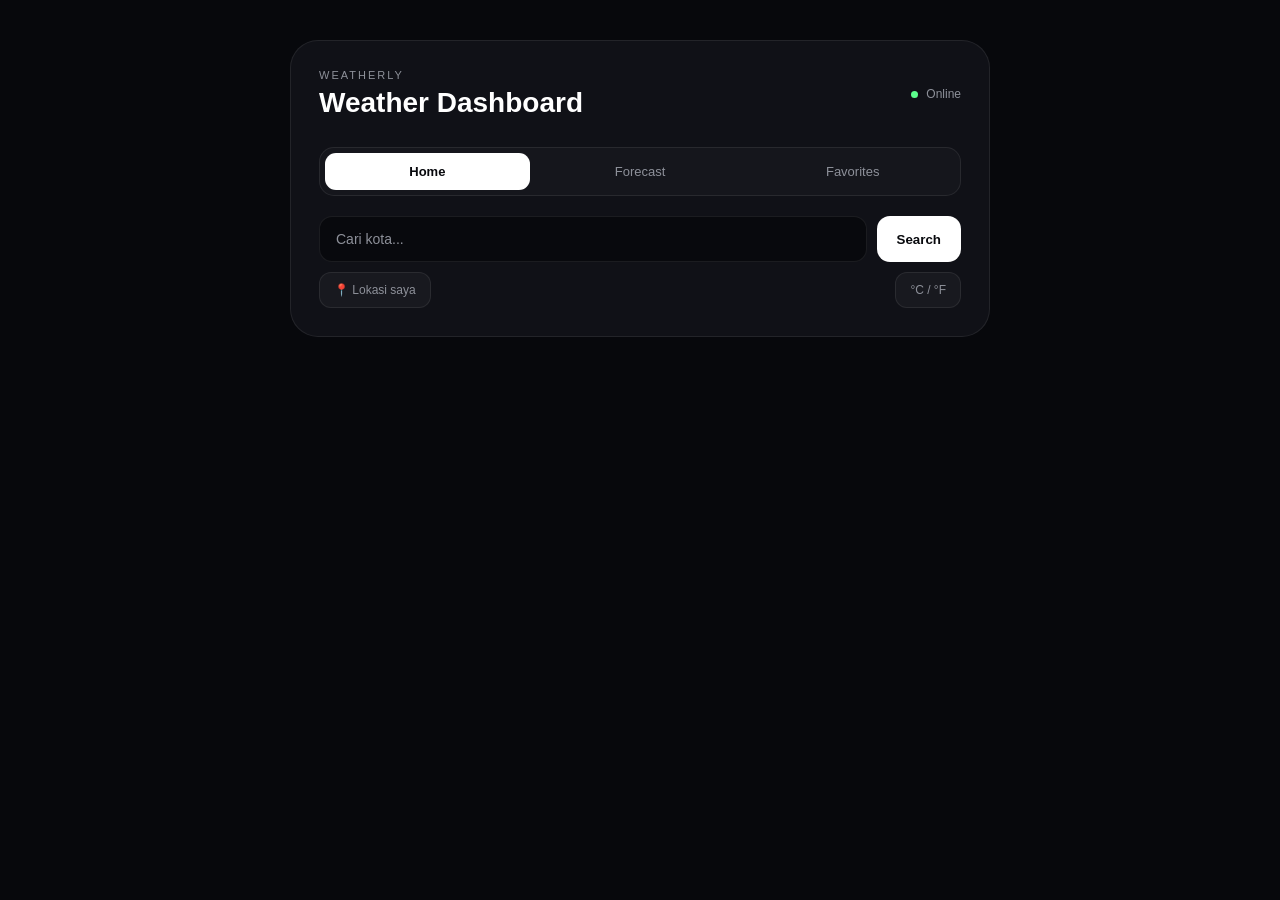
==== index.html @ 13ac7b5d "Initial Weatherly" ====
<!DOCTYPE html>
<html lang="id">

<head>

    <meta charset="UTF-8">

    <meta
        name="viewport"
        content="width=device-width, initial-scale=1.0"
    >

    <meta
        name="theme-color"
        content="#07080c"
    >

    <title>Weatherly</title>

    <link
        rel="stylesheet"
        href="./style.css"
    >

</head>


<body>

<main class="app">

    <div class="weather-card">


        <header class="top">

            <div>

                <p class="label">
                    WEATHERLY
                </p>

                <h1>
                    Weather Dashboard
                </h1>

            </div>


            <div class="status">

                <span></span>

                Online

            </div>

        </header>



        <nav class="navbar">

            <a
                href="index.html"
                class="nav-link active"
            >
                Home
            </a>


            <a
                href="forecast.html"
                class="nav-link"
            >
                Forecast
            </a>


            <a
                href="favorites.html"
                class="nav-link"
            >
                Favorites
            </a>

        </nav>



        <section class="search-section">

            <form
                id="weatherForm"
                class="search-box"
            >

                <input
                    type="text"
                    id="cityInput"
                    placeholder="Cari kota..."
                    autocomplete="off"
                    required
                >


                <button type="submit">
                    Search
                </button>

            </form>

        </section>



        <div class="toolbar">

            <button
                id="locationBtn"
                class="tool-btn"
                type="button"
            >
                📍 Lokasi saya
            </button>


            <button
                id="unitBtn"
                class="tool-btn"
                type="button"
            >
                °C / °F
            </button>

        </div>



        <div
            id="error"
            class="error hidden"
        ></div>



        <section
            id="weather"
            class="weather-content hidden"
        >


            <div class="location">

                <div class="location-icon">
                    📍
                </div>


                <div>

                    <h2 id="city">
                        --
                    </h2>

                    <p id="country">
                        --
                    </p>

                </div>

            </div>



            <div class="main-weather">


                <div class="temperature-area">

                    <div class="temperature">

                        <span id="temperature">
                            --
                        </span>

                        <span id="temperatureUnit">
                            °C
                        </span>

                    </div>


                    <p id="description">
                        --
                    </p>


                    <p class="feels">

                        Terasa seperti

                        <span id="feelsLike">
                            --
                        </span>

                        <span id="feelsLikeUnit">
                            °C
                        </span>

                    </p>

                </div>


                <img
                    id="weatherIcon"
                    src=""
                    alt="Weather"
                >

            </div>



            <div class="details">


                <div class="detail">

                    <span>
                        💧
                    </span>

                    <small>
                        Humidity
                    </small>

                    <strong id="humidity">
                        --%
                    </strong>

                </div>



                <div class="detail">

                    <span>
                        💨
                    </span>

                    <small>
                        Wind
                    </small>

                    <strong id="wind">
                        -- km/h
                    </strong>

                </div>



                <div class="detail">

                    <span>
                        🌡️
                    </span>

                    <small>
                        Pressure
                    </small>

                    <strong id="pressure">
                        -- hPa
                    </strong>

                </div>



                <div class="detail">

                    <span>
                        ☁️
                    </span>

                    <small>
                        Clouds
                    </small>

                    <strong id="clouds">
                        --%
                    </strong>

                </div>

            </div>



            <div class="sun">


                <div>

                    <span>
                        🌅
                    </span>

                    Sunrise

                    <strong id="sunrise">
                        --:--
                    </strong>

                </div>



                <div>

                    <span>
                        🌇
                    </span>

                    Sunset

                    <strong id="sunset">
                        --:--
                    </strong>

                </div>

            </div>



            <div class="favorite-area">

                <button
                    id="favoriteBtn"
                    class="favorite-btn"
                    type="button"
                >
                    ☆ Add to Favorites
                </button>

            </div>


        </section>



        <div
            id="loading"
            class="loading hidden"
        >

            <div class="spinner"></div>

            <p>
                Mengambil data cuaca...
            </p>

        </div>


    </div>

</main>



<script src="./script.js"></script>

</body>

</html>
---- style.css ----
:root {
    --bg: #07080c;
    --card: #101117;
    --border: rgba(255, 255, 255, 0.08);
    --muted: #8d9099;
    --white: #ffffff;
}

* {
    box-sizing: border-box;
}

body {
    margin: 0;
    min-height: 100vh;
    background: var(--bg);
    color: var(--white);
    font-family: Arial, Helvetica, sans-serif;
}

.app {
    width: 100%;
    min-height: 100vh;
    padding: 40px 20px;
}

.weather-card {
    width: 100%;
    max-width: 700px;
    margin: auto;
    padding: 28px;
    border: 1px solid var(--border);
    border-radius: 28px;
    background: var(--card);
}

/* HEADER */

.top {
    display: flex;
    align-items: center;
    justify-content: space-between;
    gap: 20px;
}

.label {
    margin: 0;
    color: var(--muted);
    font-size: 11px;
    letter-spacing: 2px;
}

h1 {
    margin: 6px 0 0;
    font-size: 28px;
}

.status {
    color: var(--muted);
    font-size: 12px;
    white-space: nowrap;
}

.status span {
    display: inline-block;
    width: 7px;
    height: 7px;
    margin-right: 5px;
    border-radius: 50%;
    background: #5cff8d;
}

/* NAVBAR */

.navbar {
    display: flex;
    gap: 8px;
    margin-top: 28px;
    padding: 5px;
    border: 1px solid var(--border);
    border-radius: 15px;
    background: rgba(255, 255, 255, 0.025);
}

.nav-link {
    flex: 1;
    padding: 11px;
    border-radius: 11px;
    color: var(--muted);
    text-align: center;
    text-decoration: none;
    font-size: 13px;
    transition: 0.2s;
}

.nav-link:hover {
    color: white;
    background: rgba(255, 255, 255, 0.04);
}

.nav-link.active {
    color: #08090d;
    background: white;
    font-weight: 700;
}

/* SEARCH */

.search-section {
    margin-top: 20px;
}

.search-box {
    display: flex;
    gap: 10px;
    margin-top: 20px;
}

.search-box input {
    flex: 1;
    min-width: 0;
    padding: 14px 16px;
    border: 1px solid var(--border);
    border-radius: 13px;
    outline: none;
    background: #08090d;
    color: white;
    font-size: 14px;
}

.search-box input::placeholder {
    color: var(--muted);
}

.search-box input:focus {
    border-color: rgba(255, 255, 255, 0.2);
}

.search-box button {
    padding: 14px 20px;
    border: none;
    border-radius: 13px;
    background: white;
    color: #08090d;
    font-weight: 700;
    cursor: pointer;
    transition: 0.2s;
}

.search-box button:hover {
    opacity: 0.8;
}

/* TOOLBAR */

.toolbar {
    display: flex;
    justify-content: space-between;
    gap: 10px;
    margin-top: 10px;
}

.tool-btn {
    padding: 10px 14px;
    border: 1px solid var(--border);
    border-radius: 12px;
    background: rgba(255, 255, 255, 0.035);
    color: var(--muted);
    cursor: pointer;
    font-size: 12px;
    transition: 0.2s;
}

.tool-btn:hover {
    color: white;
    background: rgba(255, 255, 255, 0.07);
}

/* ERROR */

.error {
    margin-top: 15px;
    padding: 12px;
    border: 1px solid rgba(255, 80, 80, 0.2);
    border-radius: 12px;
    background: rgba(255, 80, 80, 0.08);
    color: #ff8d8d;
    font-size: 13px;
}

/* WEATHER */

.weather-content {
    margin-top: 30px;
}

.location {
    display: flex;
    align-items: center;
    gap: 12px;
}

.location-icon {
    display: flex;
    align-items: center;
    justify-content: center;
    width: 42px;
    height: 42px;
    border: 1px solid var(--border);
    border-radius: 14px;
    background: rgba(255, 255, 255, 0.035);
}

.location h2 {
    margin: 0;
    font-size: 22px;
}

.location p {
    margin: 4px 0 0;
    color: var(--muted);
    font-size: 12px;
}

.main-weather {
    display: flex;
    align-items: center;
    justify-content: space-between;
    margin-top: 30px;
}

.temperature {
    display: flex;
    align-items: flex-start;
    font-size: 64px;
    font-weight: 700;
    line-height: 1;
}

#temperatureUnit {
    margin-top: 5px;
    font-size: 24px;
}

.temperature-area #description {
    margin: 12px 0 0;
    font-size: 15px;
    text-transform: capitalize;
}

.feels {
    margin-top: 7px;
    color: var(--muted);
    font-size: 12px;
}

#weatherIcon {
    width: 110px;
    height: 110px;
}

/* DETAILS */

.details {
    display: grid;
    grid-template-columns: repeat(4, 1fr);
    gap: 10px;
    margin-top: 25px;
}

.detail {
    display: flex;
    flex-direction: column;
    gap: 5px;
    padding: 15px;
    border: 1px solid var(--border);
    border-radius: 16px;
    background: rgba(255, 255, 255, 0.025);
}

.detail span {
    font-size: 17px;
}

.detail small {
    color: var(--muted);
    font-size: 10px;
}

.detail strong {
    font-size: 13px;
}

/* SUN */

.sun {
    display: grid;
    grid-template-columns: 1fr 1fr;
    gap: 10px;
    margin-top: 10px;
}

.sun > div {
    display: flex;
    align-items: center;
    gap: 8px;
    padding: 15px;
    border: 1px solid var(--border);
    border-radius: 16px;
    color: var(--muted);
    font-size: 12px;
}

.sun strong {
    margin-left: auto;
    color: white;
}

/* FAVORITES */

.favorite-area {
    margin-top: 12px;
}

.favorite-btn {
    width: 100%;
    padding: 14px;
    border: 1px solid var(--border);
    border-radius: 16px;
    background: rgba(255, 255, 255, 0.035);
    color: white;
    cursor: pointer;
    transition: 0.2s;
}

.favorite-btn:hover {
    background: rgba(255, 255, 255, 0.08);
}

/* LOADING */

.loading {
    margin-top: 30px;
    text-align: center;
    color: var(--muted);
}

.spinner {
    width: 30px;
    height: 30px;
    margin: auto;
    border: 3px solid rgba(255, 255, 255, 0.1);
    border-top-color: white;
    border-radius: 50%;
    animation: spin 0.8s linear infinite;
}

@keyframes spin {
    to {
        transform: rotate(360deg);
    }
}

.hidden {
    display: none !important;
}

/* FORECAST */

.forecast-result {
    margin-top: 30px;
}

.forecast-header {
    margin-bottom: 18px;
}

.forecast-header h2 {
    margin: 5px 0 0;
    font-size: 24px;
}

.forecast-list {
    display: flex;
    flex-direction: column;
    gap: 10px;
}

.forecast-card {
    display: grid;
    grid-template-columns: 1.3fr 80px 1.5fr;
    align-items: center;
    gap: 15px;
    padding: 16px 18px;
    border: 1px solid var(--border);
    border-radius: 19px;
    background: rgba(255, 255, 255, 0.025);
    transition: 0.2s;
}

.forecast-card:hover {
    transform: translateY(-2px);
    background: rgba(255, 255, 255, 0.05);
}

.forecast-day strong {
    display: block;
    font-size: 14px;
}

.forecast-day span {
    display: block;
    margin-top: 5px;
    color: var(--muted);
    font-size: 11px;
}

.forecast-card img {
    width: 70px;
    height: 70px;
}

.forecast-info {
    text-align: right;
}

.forecast-info strong {
    font-size: 25px;
}

.forecast-info span {
    margin-left: 8px;
    color: var(--muted);
    font-size: 15px;
}

.forecast-info p {
    margin: 5px 0 0;
    color: var(--muted);
    font-size: 11px;
    text-transform: capitalize;
}

/* MOBILE */

@media (max-width: 650px) {

    .app {
        padding: 20px 12px;
    }

    .weather-card {
        padding: 20px;
        border-radius: 22px;
    }

    .navbar {
        margin-top: 20px;
    }

    .nav-link {
        padding: 10px 5px;
        font-size: 12px;
    }

    .toolbar {
        flex-direction: column;
    }

    .tool-btn {
        width: 100%;
    }

}

@media (max-width: 600px) {

    .top {
        align-items: flex-start;
    }

    .top h1 {
        font-size: 22px;
    }

    .status {
        font-size: 10px;
    }

    .search-box {
        flex-direction: column;
    }

    .search-box button {
        width: 100%;
    }

    .main-weather {
        margin-top: 25px;
    }

    .temperature {
        font-size: 52px;
    }

    #weatherIcon {
        width: 90px;
        height: 90px;
    }

    .details {
        grid-template-columns: repeat(2, 1fr);
    }

    .sun {
        grid-template-columns: 1fr;
    }

    .forecast-card {
        grid-template-columns: 1fr 60px;
    }

    .forecast-card img {
        width: 60px;
        height: 60px;
    }

    .forecast-info {
        grid-column: 1 / -1;
        padding-top: 8px;
        border-top: 1px solid var(--border);
        text-align: left;
    }

}
/* FAVORITES */

.favorites-section {
    margin-top: 30px;
}

.favorites-header {
    margin-bottom: 18px;
}

.favorites-header h2 {
    margin: 6px 0 0;
    font-size: 24px;
}

.favorites-list {
    display: flex;
    flex-direction: column;
    gap: 10px;
}

.favorite-card {
    display: flex;
    align-items: center;
    justify-content: space-between;
    gap: 15px;
    padding: 16px;
    border: 1px solid var(--border);
    border-radius: 18px;
    background: rgba(255, 255, 255, 0.025);
    transition: 0.2s;
}

.favorite-card:hover {
    background: rgba(255, 255, 255, 0.05);
    transform: translateY(-2px);
}

.favorite-city {
    display: flex;
    align-items: center;
    gap: 12px;
}

.favorite-location {
    display: flex;
    align-items: center;
    justify-content: center;
    width: 42px;
    height: 42px;
    border: 1px solid var(--border);
    border-radius: 13px;
    background: rgba(255, 255, 255, 0.035);
}

.favorite-city strong {
    display: block;
    font-size: 14px;
}

.favorite-city span {
    display: block;
    margin-top: 4px;
    color: var(--muted);
    font-size: 11px;
}

.favorite-actions {
    display: flex;
    gap: 7px;
}

.favorite-open,
.favorite-delete {
    padding: 9px 12px;
    border-radius: 10px;
    font-size: 11px;
    cursor: pointer;
    text-decoration: none;
}

.favorite-open {
    border: 1px solid var(--border);
    background: white;
    color: #08090d;
}

.favorite-delete {
    border: 1px solid rgba(255, 80, 80, 0.2);
    background: rgba(255, 80, 80, 0.06);
    color: #ff8d8d;
}

.empty-favorites {
    padding: 50px 20px;
    border: 1px solid var(--border);
    border-radius: 20px;
    text-align: center;
    background: rgba(255, 255, 255, 0.025);
}

.empty-icon {
    font-size: 42px;
    color: var(--muted);
}

.empty-favorites h3 {
    margin: 15px 0 5px;
}

.empty-favorites p {
    margin: 0 0 20px;
    color: var(--muted);
    font-size: 12px;
}

.back-home {
    display: inline-block;
    padding: 11px 16px;
    border-radius: 11px;
    background: white;
    color: #08090d;
    font-size: 12px;
    font-weight: 700;
    text-decoration: none;
}

@media (max-width: 600px) {

    .favorite-card {
        align-items: flex-start;
        flex-direction: column;
    }

    .favorite-actions {
        width: 100%;
    }

    .favorite-open,
    .favorite-delete {
        flex: 1;
        text-align: center;
    }

}
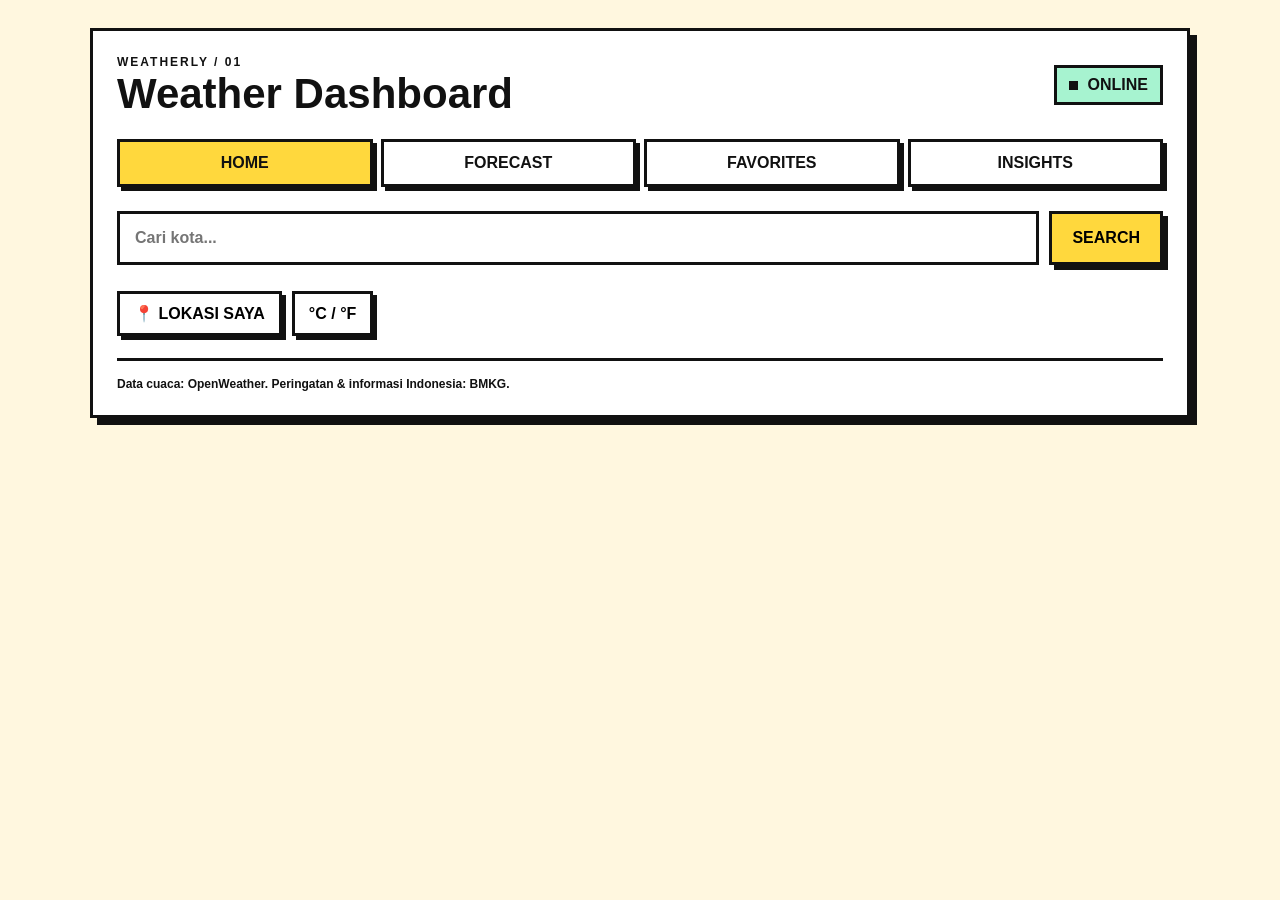
==== commit 2e021929: "Build neo brutalist Weatherly home dashboard" ====
--- a/index.html
+++ b/index.html
@@ -1,381 +1 @@
-<!DOCTYPE html>
-<html lang="id">
-
-<head>
-
-    <meta charset="UTF-8">
-
-    <meta
-        name="viewport"
-        content="width=device-width, initial-scale=1.0"
-    >
-
-    <meta
-        name="theme-color"
-        content="#07080c"
-    >
-
-    <title>Weatherly</title>
-
-    <link
-        rel="stylesheet"
-        href="./style.css"
-    >
-
-</head>
-
-
-<body>
-
-<main class="app">
-
-    <div class="weather-card">
-
-
-        <header class="top">
-
-            <div>
-
-                <p class="label">
-                    WEATHERLY
-                </p>
-
-                <h1>
-                    Weather Dashboard
-                </h1>
-
-            </div>
-
-
-            <div class="status">
-
-                <span></span>
-
-                Online
-
-            </div>
-
-        </header>
-
-
-
-        <nav class="navbar">
-
-            <a
-                href="index.html"
-                class="nav-link active"
-            >
-                Home
-            </a>
-
-
-            <a
-                href="forecast.html"
-                class="nav-link"
-            >
-                Forecast
-            </a>
-
-
-            <a
-                href="favorites.html"
-                class="nav-link"
-            >
-                Favorites
-            </a>
-
-        </nav>
-
-
-
-        <section class="search-section">
-
-            <form
-                id="weatherForm"
-                class="search-box"
-            >
-
-                <input
-                    type="text"
-                    id="cityInput"
-                    placeholder="Cari kota..."
-                    autocomplete="off"
-                    required
-                >
-
-
-                <button type="submit">
-                    Search
-                </button>
-
-            </form>
-
-        </section>
-
-
-
-        <div class="toolbar">
-
-            <button
-                id="locationBtn"
-                class="tool-btn"
-                type="button"
-            >
-                📍 Lokasi saya
-            </button>
-
-
-            <button
-                id="unitBtn"
-                class="tool-btn"
-                type="button"
-            >
-                °C / °F
-            </button>
-
-        </div>
-
-
-
-        <div
-            id="error"
-            class="error hidden"
-        ></div>
-
-
-
-        <section
-            id="weather"
-            class="weather-content hidden"
-        >
-
-
-            <div class="location">
-
-                <div class="location-icon">
-                    📍
-                </div>
-
-
-                <div>
-
-                    <h2 id="city">
-                        --
-                    </h2>
-
-                    <p id="country">
-                        --
-                    </p>
-
-                </div>
-
-            </div>
-
-
-
-            <div class="main-weather">
-
-
-                <div class="temperature-area">
-
-                    <div class="temperature">
-
-                        <span id="temperature">
-                            --
-                        </span>
-
-                        <span id="temperatureUnit">
-                            °C
-                        </span>
-
-                    </div>
-
-
-                    <p id="description">
-                        --
-                    </p>
-
-
-                    <p class="feels">
-
-                        Terasa seperti
-
-                        <span id="feelsLike">
-                            --
-                        </span>
-
-                        <span id="feelsLikeUnit">
-                            °C
-                        </span>
-
-                    </p>
-
-                </div>
-
-
-                <img
-                    id="weatherIcon"
-                    src=""
-                    alt="Weather"
-                >
-
-            </div>
-
-
-
-            <div class="details">
-
-
-                <div class="detail">
-
-                    <span>
-                        💧
-                    </span>
-
-                    <small>
-                        Humidity
-                    </small>
-
-                    <strong id="humidity">
-                        --%
-                    </strong>
-
-                </div>
-
-
-
-                <div class="detail">
-
-                    <span>
-                        💨
-                    </span>
-
-                    <small>
-                        Wind
-                    </small>
-
-                    <strong id="wind">
-                        -- km/h
-                    </strong>
-
-                </div>
-
-
-
-                <div class="detail">
-
-                    <span>
-                        🌡️
-                    </span>
-
-                    <small>
-                        Pressure
-                    </small>
-
-                    <strong id="pressure">
-                        -- hPa
-                    </strong>
-
-                </div>
-
-
-
-                <div class="detail">
-
-                    <span>
-                        ☁️
-                    </span>
-
-                    <small>
-                        Clouds
-                    </small>
-
-                    <strong id="clouds">
-                        --%
-                    </strong>
-
-                </div>
-
-            </div>
-
-
-
-            <div class="sun">
-
-
-                <div>
-
-                    <span>
-                        🌅
-                    </span>
-
-                    Sunrise
-
-                    <strong id="sunrise">
-                        --:--
-                    </strong>
-
-                </div>
-
-
-
-                <div>
-
-                    <span>
-                        🌇
-                    </span>
-
-                    Sunset
-
-                    <strong id="sunset">
-                        --:--
-                    </strong>
-
-                </div>
-
-            </div>
-
-
-
-            <div class="favorite-area">
-
-                <button
-                    id="favoriteBtn"
-                    class="favorite-btn"
-                    type="button"
-                >
-                    ☆ Add to Favorites
-                </button>
-
-            </div>
-
-
-        </section>
-
-
-
-        <div
-            id="loading"
-            class="loading hidden"
-        >
-
-            <div class="spinner"></div>
-
-            <p>
-                Mengambil data cuaca...
-            </p>
-
-        </div>
-
-
-    </div>
-
-</main>
-
-
-
-<script src="./script.js"></script>
-
-</body>
-
-</html>+<!DOCTYPE html><html lang="id"><head><meta charset="UTF-8"><meta name="viewport" content="width=device-width,initial-scale=1"><meta name="theme-color" content="#fff7df"><title>Weatherly — Home</title><link rel="stylesheet" href="./style.css"></head><body><main class="app"><div class="weather-card"><header class="top"><div><p class="label">WEATHERLY / 01</p><h1>Weather Dashboard</h1></div><div class="status"><span></span> ONLINE</div></header><nav class="navbar"><a href="index.html" class="nav-link active">HOME</a><a href="forecast.html" class="nav-link">FORECAST</a><a href="favorites.html" class="nav-link">FAVORITES</a><a href="insights.html" class="nav-link">INSIGHTS</a></nav><section class="search-section"><form id="weatherForm" class="search-box"><input id="cityInput" placeholder="Cari kota..." autocomplete="off" required><button type="submit">SEARCH</button></form><div id="recentSearches" class="recent"></div></section><div class="toolbar"><button id="locationBtn" class="tool-btn" type="button">📍 LOKASI SAYA</button><button id="unitBtn" class="tool-btn" type="button">°C / °F</button></div><div id="error" class="error hidden"></div><section id="weather" class="weather-content hidden"><div class="location"><div class="location-icon">📍</div><div><h2 id="city">--</h2><p id="country">--</p></div></div><div class="main-weather"><div class="temperature-area"><div class="temperature"><span id="temperature">--</span><span id="temperatureUnit">°C</span></div><p id="description">--</p><p class="feels">Terasa seperti <span id="feelsLike">--</span> <span id="feelsLikeUnit">°C</span></p></div><img id="weatherIcon" src="" alt="Weather"></div><div class="details"><div class="detail"><span>💧</span><small>HUMIDITY</small><strong id="humidity">--%</strong></div><div class="detail"><span>💨</span><small>WIND</small><strong id="wind">-- km/h</strong></div><div class="detail"><span>🌡️</span><small>PRESSURE</small><strong id="pressure">-- hPa</strong></div><div class="detail"><span>☁️</span><small>CLOUDS</small><strong id="clouds">--%</strong></div></div><div class="sun"><div>🌅 SUNRISE <strong id="sunrise">--:--</strong></div><div>🌇 SUNSET <strong id="sunset">--:--</strong></div></div><div class="favorite-area"><button id="favoriteBtn" class="favorite-btn" type="button">☆ ADD TO FAVORITES</button></div></section><div id="loading" class="loading hidden"><div class="spinner"></div><p>MENGAMBIL DATA CUACA...</p></div><footer class="footer">Data cuaca: OpenWeather. Peringatan & informasi Indonesia: BMKG.</footer></div></main><script src="./script.js"></script></body></html>
--- a/style.css
+++ b/style.css
@@ -1,680 +1 @@
-:root {
-    --bg: #07080c;
-    --card: #101117;
-    --border: rgba(255, 255, 255, 0.08);
-    --muted: #8d9099;
-    --white: #ffffff;
-}
-
-* {
-    box-sizing: border-box;
-}
-
-body {
-    margin: 0;
-    min-height: 100vh;
-    background: var(--bg);
-    color: var(--white);
-    font-family: Arial, Helvetica, sans-serif;
-}
-
-.app {
-    width: 100%;
-    min-height: 100vh;
-    padding: 40px 20px;
-}
-
-.weather-card {
-    width: 100%;
-    max-width: 700px;
-    margin: auto;
-    padding: 28px;
-    border: 1px solid var(--border);
-    border-radius: 28px;
-    background: var(--card);
-}
-
-/* HEADER */
-
-.top {
-    display: flex;
-    align-items: center;
-    justify-content: space-between;
-    gap: 20px;
-}
-
-.label {
-    margin: 0;
-    color: var(--muted);
-    font-size: 11px;
-    letter-spacing: 2px;
-}
-
-h1 {
-    margin: 6px 0 0;
-    font-size: 28px;
-}
-
-.status {
-    color: var(--muted);
-    font-size: 12px;
-    white-space: nowrap;
-}
-
-.status span {
-    display: inline-block;
-    width: 7px;
-    height: 7px;
-    margin-right: 5px;
-    border-radius: 50%;
-    background: #5cff8d;
-}
-
-/* NAVBAR */
-
-.navbar {
-    display: flex;
-    gap: 8px;
-    margin-top: 28px;
-    padding: 5px;
-    border: 1px solid var(--border);
-    border-radius: 15px;
-    background: rgba(255, 255, 255, 0.025);
-}
-
-.nav-link {
-    flex: 1;
-    padding: 11px;
-    border-radius: 11px;
-    color: var(--muted);
-    text-align: center;
-    text-decoration: none;
-    font-size: 13px;
-    transition: 0.2s;
-}
-
-.nav-link:hover {
-    color: white;
-    background: rgba(255, 255, 255, 0.04);
-}
-
-.nav-link.active {
-    color: #08090d;
-    background: white;
-    font-weight: 700;
-}
-
-/* SEARCH */
-
-.search-section {
-    margin-top: 20px;
-}
-
-.search-box {
-    display: flex;
-    gap: 10px;
-    margin-top: 20px;
-}
-
-.search-box input {
-    flex: 1;
-    min-width: 0;
-    padding: 14px 16px;
-    border: 1px solid var(--border);
-    border-radius: 13px;
-    outline: none;
-    background: #08090d;
-    color: white;
-    font-size: 14px;
-}
-
-.search-box input::placeholder {
-    color: var(--muted);
-}
-
-.search-box input:focus {
-    border-color: rgba(255, 255, 255, 0.2);
-}
-
-.search-box button {
-    padding: 14px 20px;
-    border: none;
-    border-radius: 13px;
-    background: white;
-    color: #08090d;
-    font-weight: 700;
-    cursor: pointer;
-    transition: 0.2s;
-}
-
-.search-box button:hover {
-    opacity: 0.8;
-}
-
-/* TOOLBAR */
-
-.toolbar {
-    display: flex;
-    justify-content: space-between;
-    gap: 10px;
-    margin-top: 10px;
-}
-
-.tool-btn {
-    padding: 10px 14px;
-    border: 1px solid var(--border);
-    border-radius: 12px;
-    background: rgba(255, 255, 255, 0.035);
-    color: var(--muted);
-    cursor: pointer;
-    font-size: 12px;
-    transition: 0.2s;
-}
-
-.tool-btn:hover {
-    color: white;
-    background: rgba(255, 255, 255, 0.07);
-}
-
-/* ERROR */
-
-.error {
-    margin-top: 15px;
-    padding: 12px;
-    border: 1px solid rgba(255, 80, 80, 0.2);
-    border-radius: 12px;
-    background: rgba(255, 80, 80, 0.08);
-    color: #ff8d8d;
-    font-size: 13px;
-}
-
-/* WEATHER */
-
-.weather-content {
-    margin-top: 30px;
-}
-
-.location {
-    display: flex;
-    align-items: center;
-    gap: 12px;
-}
-
-.location-icon {
-    display: flex;
-    align-items: center;
-    justify-content: center;
-    width: 42px;
-    height: 42px;
-    border: 1px solid var(--border);
-    border-radius: 14px;
-    background: rgba(255, 255, 255, 0.035);
-}
-
-.location h2 {
-    margin: 0;
-    font-size: 22px;
-}
-
-.location p {
-    margin: 4px 0 0;
-    color: var(--muted);
-    font-size: 12px;
-}
-
-.main-weather {
-    display: flex;
-    align-items: center;
-    justify-content: space-between;
-    margin-top: 30px;
-}
-
-.temperature {
-    display: flex;
-    align-items: flex-start;
-    font-size: 64px;
-    font-weight: 700;
-    line-height: 1;
-}
-
-#temperatureUnit {
-    margin-top: 5px;
-    font-size: 24px;
-}
-
-.temperature-area #description {
-    margin: 12px 0 0;
-    font-size: 15px;
-    text-transform: capitalize;
-}
-
-.feels {
-    margin-top: 7px;
-    color: var(--muted);
-    font-size: 12px;
-}
-
-#weatherIcon {
-    width: 110px;
-    height: 110px;
-}
-
-/* DETAILS */
-
-.details {
-    display: grid;
-    grid-template-columns: repeat(4, 1fr);
-    gap: 10px;
-    margin-top: 25px;
-}
-
-.detail {
-    display: flex;
-    flex-direction: column;
-    gap: 5px;
-    padding: 15px;
-    border: 1px solid var(--border);
-    border-radius: 16px;
-    background: rgba(255, 255, 255, 0.025);
-}
-
-.detail span {
-    font-size: 17px;
-}
-
-.detail small {
-    color: var(--muted);
-    font-size: 10px;
-}
-
-.detail strong {
-    font-size: 13px;
-}
-
-/* SUN */
-
-.sun {
-    display: grid;
-    grid-template-columns: 1fr 1fr;
-    gap: 10px;
-    margin-top: 10px;
-}
-
-.sun > div {
-    display: flex;
-    align-items: center;
-    gap: 8px;
-    padding: 15px;
-    border: 1px solid var(--border);
-    border-radius: 16px;
-    color: var(--muted);
-    font-size: 12px;
-}
-
-.sun strong {
-    margin-left: auto;
-    color: white;
-}
-
-/* FAVORITES */
-
-.favorite-area {
-    margin-top: 12px;
-}
-
-.favorite-btn {
-    width: 100%;
-    padding: 14px;
-    border: 1px solid var(--border);
-    border-radius: 16px;
-    background: rgba(255, 255, 255, 0.035);
-    color: white;
-    cursor: pointer;
-    transition: 0.2s;
-}
-
-.favorite-btn:hover {
-    background: rgba(255, 255, 255, 0.08);
-}
-
-/* LOADING */
-
-.loading {
-    margin-top: 30px;
-    text-align: center;
-    color: var(--muted);
-}
-
-.spinner {
-    width: 30px;
-    height: 30px;
-    margin: auto;
-    border: 3px solid rgba(255, 255, 255, 0.1);
-    border-top-color: white;
-    border-radius: 50%;
-    animation: spin 0.8s linear infinite;
-}
-
-@keyframes spin {
-    to {
-        transform: rotate(360deg);
-    }
-}
-
-.hidden {
-    display: none !important;
-}
-
-/* FORECAST */
-
-.forecast-result {
-    margin-top: 30px;
-}
-
-.forecast-header {
-    margin-bottom: 18px;
-}
-
-.forecast-header h2 {
-    margin: 5px 0 0;
-    font-size: 24px;
-}
-
-.forecast-list {
-    display: flex;
-    flex-direction: column;
-    gap: 10px;
-}
-
-.forecast-card {
-    display: grid;
-    grid-template-columns: 1.3fr 80px 1.5fr;
-    align-items: center;
-    gap: 15px;
-    padding: 16px 18px;
-    border: 1px solid var(--border);
-    border-radius: 19px;
-    background: rgba(255, 255, 255, 0.025);
-    transition: 0.2s;
-}
-
-.forecast-card:hover {
-    transform: translateY(-2px);
-    background: rgba(255, 255, 255, 0.05);
-}
-
-.forecast-day strong {
-    display: block;
-    font-size: 14px;
-}
-
-.forecast-day span {
-    display: block;
-    margin-top: 5px;
-    color: var(--muted);
-    font-size: 11px;
-}
-
-.forecast-card img {
-    width: 70px;
-    height: 70px;
-}
-
-.forecast-info {
-    text-align: right;
-}
-
-.forecast-info strong {
-    font-size: 25px;
-}
-
-.forecast-info span {
-    margin-left: 8px;
-    color: var(--muted);
-    font-size: 15px;
-}
-
-.forecast-info p {
-    margin: 5px 0 0;
-    color: var(--muted);
-    font-size: 11px;
-    text-transform: capitalize;
-}
-
-/* MOBILE */
-
-@media (max-width: 650px) {
-
-    .app {
-        padding: 20px 12px;
-    }
-
-    .weather-card {
-        padding: 20px;
-        border-radius: 22px;
-    }
-
-    .navbar {
-        margin-top: 20px;
-    }
-
-    .nav-link {
-        padding: 10px 5px;
-        font-size: 12px;
-    }
-
-    .toolbar {
-        flex-direction: column;
-    }
-
-    .tool-btn {
-        width: 100%;
-    }
-
-}
-
-@media (max-width: 600px) {
-
-    .top {
-        align-items: flex-start;
-    }
-
-    .top h1 {
-        font-size: 22px;
-    }
-
-    .status {
-        font-size: 10px;
-    }
-
-    .search-box {
-        flex-direction: column;
-    }
-
-    .search-box button {
-        width: 100%;
-    }
-
-    .main-weather {
-        margin-top: 25px;
-    }
-
-    .temperature {
-        font-size: 52px;
-    }
-
-    #weatherIcon {
-        width: 90px;
-        height: 90px;
-    }
-
-    .details {
-        grid-template-columns: repeat(2, 1fr);
-    }
-
-    .sun {
-        grid-template-columns: 1fr;
-    }
-
-    .forecast-card {
-        grid-template-columns: 1fr 60px;
-    }
-
-    .forecast-card img {
-        width: 60px;
-        height: 60px;
-    }
-
-    .forecast-info {
-        grid-column: 1 / -1;
-        padding-top: 8px;
-        border-top: 1px solid var(--border);
-        text-align: left;
-    }
-
-}
-/* FAVORITES */
-
-.favorites-section {
-    margin-top: 30px;
-}
-
-.favorites-header {
-    margin-bottom: 18px;
-}
-
-.favorites-header h2 {
-    margin: 6px 0 0;
-    font-size: 24px;
-}
-
-.favorites-list {
-    display: flex;
-    flex-direction: column;
-    gap: 10px;
-}
-
-.favorite-card {
-    display: flex;
-    align-items: center;
-    justify-content: space-between;
-    gap: 15px;
-    padding: 16px;
-    border: 1px solid var(--border);
-    border-radius: 18px;
-    background: rgba(255, 255, 255, 0.025);
-    transition: 0.2s;
-}
-
-.favorite-card:hover {
-    background: rgba(255, 255, 255, 0.05);
-    transform: translateY(-2px);
-}
-
-.favorite-city {
-    display: flex;
-    align-items: center;
-    gap: 12px;
-}
-
-.favorite-location {
-    display: flex;
-    align-items: center;
-    justify-content: center;
-    width: 42px;
-    height: 42px;
-    border: 1px solid var(--border);
-    border-radius: 13px;
-    background: rgba(255, 255, 255, 0.035);
-}
-
-.favorite-city strong {
-    display: block;
-    font-size: 14px;
-}
-
-.favorite-city span {
-    display: block;
-    margin-top: 4px;
-    color: var(--muted);
-    font-size: 11px;
-}
-
-.favorite-actions {
-    display: flex;
-    gap: 7px;
-}
-
-.favorite-open,
-.favorite-delete {
-    padding: 9px 12px;
-    border-radius: 10px;
-    font-size: 11px;
-    cursor: pointer;
-    text-decoration: none;
-}
-
-.favorite-open {
-    border: 1px solid var(--border);
-    background: white;
-    color: #08090d;
-}
-
-.favorite-delete {
-    border: 1px solid rgba(255, 80, 80, 0.2);
-    background: rgba(255, 80, 80, 0.06);
-    color: #ff8d8d;
-}
-
-.empty-favorites {
-    padding: 50px 20px;
-    border: 1px solid var(--border);
-    border-radius: 20px;
-    text-align: center;
-    background: rgba(255, 255, 255, 0.025);
-}
-
-.empty-icon {
-    font-size: 42px;
-    color: var(--muted);
-}
-
-.empty-favorites h3 {
-    margin: 15px 0 5px;
-}
-
-.empty-favorites p {
-    margin: 0 0 20px;
-    color: var(--muted);
-    font-size: 12px;
-}
-
-.back-home {
-    display: inline-block;
-    padding: 11px 16px;
-    border-radius: 11px;
-    background: white;
-    color: #08090d;
-    font-size: 12px;
-    font-weight: 700;
-    text-decoration: none;
-}
-
-@media (max-width: 600px) {
-
-    .favorite-card {
-        align-items: flex-start;
-        flex-direction: column;
-    }
-
-    .favorite-actions {
-        width: 100%;
-    }
-
-    .favorite-open,
-    .favorite-delete {
-        flex: 1;
-        text-align: center;
-    }
-
-}+:root{--bg:#fff7df;--ink:#111;--yellow:#ffd83d;--pink:#ff7aa8;--cyan:#70e1ff;--green:#a7f3d0;--white:#fff;--shadow:7px 7px 0 #111;--border:3px solid #111}*{box-sizing:border-box}html{scroll-behavior:smooth}body{margin:0;background:var(--bg);color:var(--ink);font-family:Arial,Helvetica,sans-serif}.app{width:min(1100px,calc(100% - 28px));margin:auto;padding:28px 0 60px}.weather-card{padding:24px;border:var(--border);background:var(--white);box-shadow:var(--shadow)}.top{display:flex;align-items:center;justify-content:space-between;gap:20px}.label{margin:0;font-size:12px;font-weight:900;letter-spacing:2px}.top h1{margin:4px 0 0;font-size:clamp(25px,5vw,42px);line-height:1}.status{border:var(--border);padding:8px 12px;font-weight:900;background:var(--green);white-space:nowrap}.status span{display:inline-block;width:9px;height:9px;background:#111;margin-right:5px}.navbar{display:grid;grid-template-columns:repeat(4,1fr);gap:8px;margin:24px 0}.nav-link{padding:12px;border:var(--border);background:var(--white);color:var(--ink);text-align:center;text-decoration:none;font-weight:900;box-shadow:4px 4px 0 #111;transition:.12s}.nav-link:hover,.nav-link.active{background:var(--yellow)}.nav-link:active,.tool-btn:active,.search-box button:active,.favorite-btn:active{transform:translate(4px,4px);box-shadow:none}.search-section{margin-top:16px}.search-box{display:flex;gap:10px}.search-box input{flex:1;min-width:0;padding:15px;border:var(--border);outline:none;background:#fff;font-size:16px;font-weight:700}.search-box input:focus{background:var(--cyan)}button{font:inherit}.search-box button{padding:14px 20px;border:var(--border);background:var(--yellow);font-weight:900;cursor:pointer;box-shadow:5px 5px 0 #111}.toolbar{display:flex;gap:10px;margin:14px 0}.tool-btn{padding:10px 14px;border:var(--border);background:var(--white);font-weight:900;cursor:pointer;box-shadow:4px 4px 0 #111}.error{margin-top:16px;padding:14px;border:var(--border);background:#ff9c9c;font-weight:800}.weather-content,.forecast-result,.favorites-section,.insights-section{margin-top:28px}.location{display:flex;align-items:center;gap:12px}.location-icon,.favorite-location{display:grid;place-items:center;width:48px;height:48px;border:var(--border);background:var(--cyan);font-size:22px}.location h2{margin:0;font-size:28px}.location p{margin:4px 0 0;font-weight:700}.main-weather{display:flex;align-items:center;justify-content:space-between;margin:30px 0}.temperature{font-size:clamp(65px,12vw,110px);font-weight:1000;line-height:.8}.temperature span:last-child{font-size:30px;vertical-align:top}.temperature-area #description{font-size:18px;font-weight:900;text-transform:capitalize;margin:18px 0 4px}.feels{margin:0;font-weight:700}.main-weather img{width:130px;height:130px}.details{display:grid;grid-template-columns:repeat(4,1fr);gap:12px}.detail,.sun>div,.forecast-card,.favorite-card,.news-card,.metric-card,.chart-card,.alert-card{border:var(--border);background:var(--white);box-shadow:4px 4px 0 #111}.detail{padding:16px}.detail span{font-size:22px}.detail small{display:block;font-weight:900;margin:6px 0}.detail strong{font-size:20px}.sun{display:grid;grid-template-columns:1fr 1fr;gap:12px;margin-top:12px}.sun>div{padding:14px;font-weight:800}.sun strong{float:right}.favorite-area{margin-top:12px}.favorite-btn{width:100%;padding:15px;border:var(--border);background:var(--pink);font-weight:900;cursor:pointer;box-shadow:5px 5px 0 #111}.loading{padding:35px;text-align:center;font-weight:900}.spinner{width:36px;height:36px;margin:auto;border:var(--border);border-right-color:transparent;border-radius:50%;animation:spin .7s linear infinite}@keyframes spin{to{transform:rotate(360deg)}}.hidden{display:none!important}.section-title{display:flex;align-items:end;justify-content:space-between;gap:10px;margin-bottom:16px}.section-title h2{margin:0;font-size:28px}.section-title p{margin:0;font-weight:800}.forecast-list,.favorites-list,.news-list,.alerts-list{display:grid;gap:12px}.forecast-card{display:grid;grid-template-columns:1.2fr 90px 1.5fr;align-items:center;padding:16px;gap:12px}.forecast-card img{width:78px;height:78px}.forecast-day strong{font-size:18px}.forecast-day span{display:block;margin-top:5px;font-weight:700}.forecast-info{text-align:right}.forecast-info strong{font-size:30px}.forecast-info span{font-size:18px;font-weight:800;margin-left:8px}.forecast-info p{margin:5px 0 0;font-weight:800;text-transform:capitalize}.favorite-card{display:flex;align-items:center;justify-content:space-between;gap:15px;padding:16px}.favorite-city{display:flex;align-items:center;gap:12px}.favorite-city strong{display:block;font-size:18px}.favorite-city span{display:block;margin-top:4px;font-weight:700}.favorite-actions{display:flex;gap:8px}.favorite-open,.favorite-delete{padding:10px 13px;border:var(--border);font-weight:900;text-decoration:none;cursor:pointer}.favorite-open{background:var(--yellow);color:#111}.favorite-delete{background:#ff9c9c}.empty-favorites{text-align:center;padding:45px 20px;border:var(--border);background:var(--cyan);box-shadow:5px 5px 0 #111}.empty-icon{font-size:42px}.empty-favorites h3{margin:10px 0}.empty-favorites p{font-weight:700}.back-home{display:inline-block;padding:12px 16px;border:var(--border);background:var(--yellow);color:#111;text-decoration:none;font-weight:900}.insights-grid{display:grid;grid-template-columns:repeat(3,1fr);gap:12px}.metric-card{padding:18px}.metric-card .metric-label{font-weight:900}.metric-card strong{display:block;font-size:32px;margin-top:8px}.chart-card{padding:18px;margin-top:12px}.chart{display:flex;align-items:end;gap:8px;height:220px;padding-top:20px}.bar{flex:1;min-width:12px;border:var(--border);background:var(--yellow);position:relative}.bar span{position:absolute;bottom:100%;left:50%;transform:translateX(-50%);font-weight:900;font-size:11px;margin-bottom:4px}.bar small{position:absolute;top:100%;left:50%;transform:translateX(-50%);font-weight:900;margin-top:5px}.news-card{padding:18px}.news-card h3{margin:0 0 8px;font-size:20px}.news-card p{margin:0 0 14px;font-weight:700;line-height:1.45}.news-card a{display:inline-block;padding:9px 12px;border:var(--border);background:var(--yellow);color:#111;text-decoration:none;font-weight:900}.alert-card{padding:16px;background:#ffcf70}.alert-card h3{margin:0 0 7px}.alert-card p{margin:0;font-weight:700}.source{font-size:12px;font-weight:900;margin-top:10px}.source a{color:#111}.footer{margin-top:22px;padding-top:16px;border-top:var(--border);font-size:12px;font-weight:800}.footer a{color:#111}.badge{display:inline-block;padding:5px 8px;border:2px solid #111;background:var(--green);font-weight:900}.recent{display:flex;flex-wrap:wrap;gap:8px;margin-top:12px}.recent button{padding:8px 11px;border:2px solid #111;background:#fff;font-weight:800;cursor:pointer}.subtle{font-size:13px;font-weight:700}@media(max-width:720px){.app{width:min(100% - 18px,1100px);padding-top:12px}.weather-card{padding:16px;box-shadow:5px 5px 0 #111}.top{align-items:flex-start}.status{font-size:11px;padding:7px}.navbar{grid-template-columns:repeat(2,1fr)}.search-box{flex-direction:column}.search-box button{width:100%}.toolbar{flex-direction:column}.tool-btn{width:100%}.details,.insights-grid{grid-template-columns:repeat(2,1fr)}.main-weather{margin:25px 0}.main-weather img{width:95px;height:95px}.sun{grid-template-columns:1fr}.forecast-card{grid-template-columns:1fr 75px}.forecast-info{grid-column:1/-1;text-align:left;border-top:var(--border);padding-top:12px}.favorite-card{align-items:flex-start;flex-direction:column}.favorite-actions{width:100%}}@media(max-width:420px){.details,.insights-grid{grid-template-columns:1fr}.temperature{font-size:58px}.main-weather img{width:75px;height:75px}.section-title{display:block}.section-title p{margin-top:6px}}
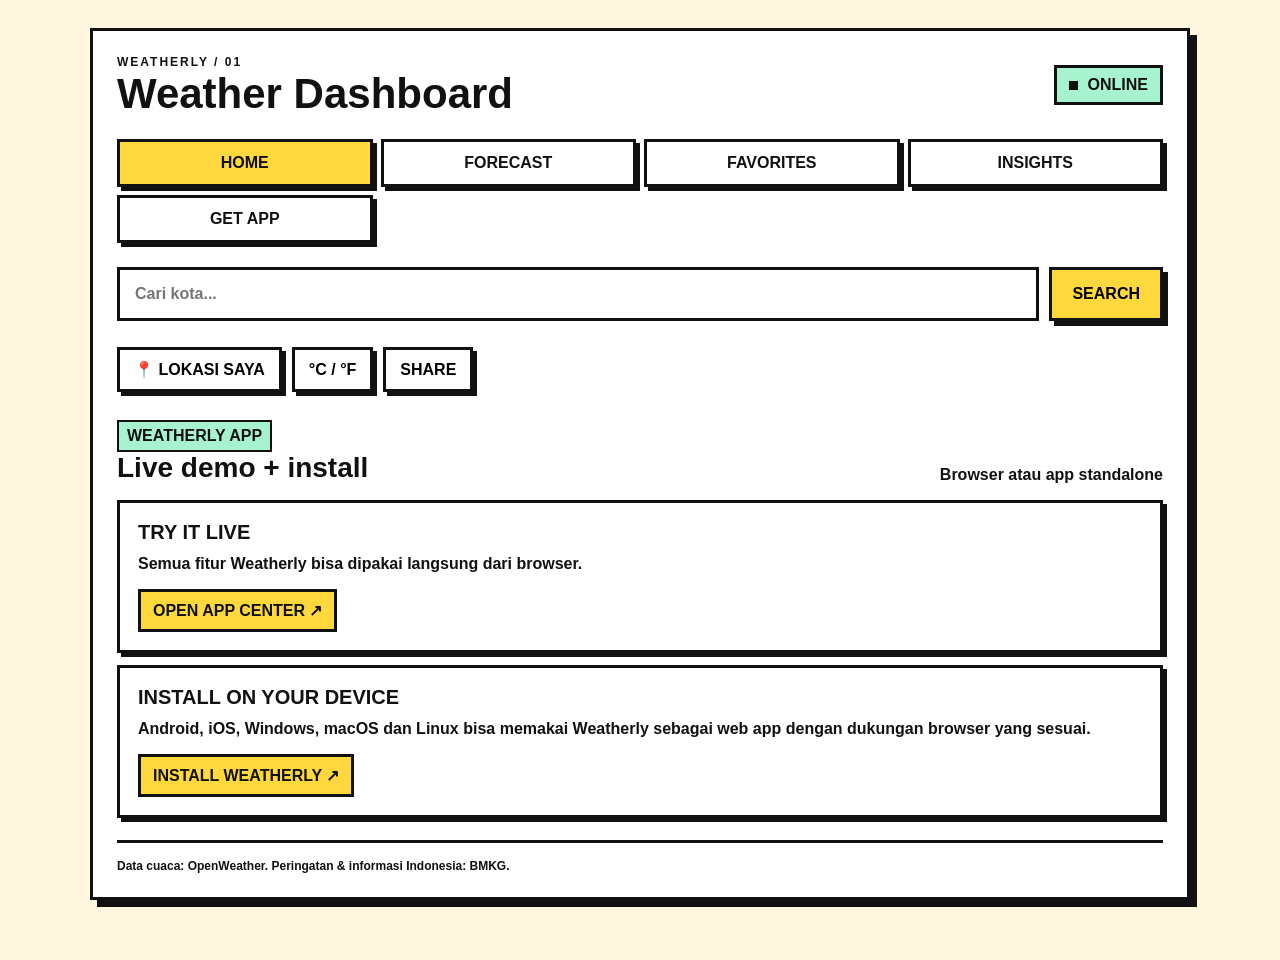
==== commit 915877a0: "Add Weatherly app center and PWA controls to home" ====
--- a/index.html
+++ b/index.html
@@ -1 +1 @@
-<!DOCTYPE html><html lang="id"><head><meta charset="UTF-8"><meta name="viewport" content="width=device-width,initial-scale=1"><meta name="theme-color" content="#fff7df"><title>Weatherly — Home</title><link rel="stylesheet" href="./style.css"></head><body><main class="app"><div class="weather-card"><header class="top"><div><p class="label">WEATHERLY / 01</p><h1>Weather Dashboard</h1></div><div class="status"><span></span> ONLINE</div></header><nav class="navbar"><a href="index.html" class="nav-link active">HOME</a><a href="forecast.html" class="nav-link">FORECAST</a><a href="favorites.html" class="nav-link">FAVORITES</a><a href="insights.html" class="nav-link">INSIGHTS</a></nav><section class="search-section"><form id="weatherForm" class="search-box"><input id="cityInput" placeholder="Cari kota..." autocomplete="off" required><button type="submit">SEARCH</button></form><div id="recentSearches" class="recent"></div></section><div class="toolbar"><button id="locationBtn" class="tool-btn" type="button">📍 LOKASI SAYA</button><button id="unitBtn" class="tool-btn" type="button">°C / °F</button></div><div id="error" class="error hidden"></div><section id="weather" class="weather-content hidden"><div class="location"><div class="location-icon">📍</div><div><h2 id="city">--</h2><p id="country">--</p></div></div><div class="main-weather"><div class="temperature-area"><div class="temperature"><span id="temperature">--</span><span id="temperatureUnit">°C</span></div><p id="description">--</p><p class="feels">Terasa seperti <span id="feelsLike">--</span> <span id="feelsLikeUnit">°C</span></p></div><img id="weatherIcon" src="" alt="Weather"></div><div class="details"><div class="detail"><span>💧</span><small>HUMIDITY</small><strong id="humidity">--%</strong></div><div class="detail"><span>💨</span><small>WIND</small><strong id="wind">-- km/h</strong></div><div class="detail"><span>🌡️</span><small>PRESSURE</small><strong id="pressure">-- hPa</strong></div><div class="detail"><span>☁️</span><small>CLOUDS</small><strong id="clouds">--%</strong></div></div><div class="sun"><div>🌅 SUNRISE <strong id="sunrise">--:--</strong></div><div>🌇 SUNSET <strong id="sunset">--:--</strong></div></div><div class="favorite-area"><button id="favoriteBtn" class="favorite-btn" type="button">☆ ADD TO FAVORITES</button></div></section><div id="loading" class="loading hidden"><div class="spinner"></div><p>MENGAMBIL DATA CUACA...</p></div><footer class="footer">Data cuaca: OpenWeather. Peringatan & informasi Indonesia: BMKG.</footer></div></main><script src="./script.js"></script></body></html>+<!DOCTYPE html><html lang="id"><head><meta charset="UTF-8"><meta name="viewport" content="width=device-width,initial-scale=1"><meta name="theme-color" content="#fff7df"><meta name="description" content="Weatherly live weather dashboard."><link rel="manifest" href="./manifest.json"><title>Weatherly — Home</title><link rel="stylesheet" href="./style.css"></head><body><main class="app"><div class="weather-card"><header class="top"><div><p class="label">WEATHERLY / 01</p><h1>Weather Dashboard</h1></div><div class="status"><span></span> ONLINE</div></header><nav class="navbar"><a href="index.html" class="nav-link active">HOME</a><a href="forecast.html" class="nav-link">FORECAST</a><a href="favorites.html" class="nav-link">FAVORITES</a><a href="insights.html" class="nav-link">INSIGHTS</a><a href="download.html" class="nav-link">GET APP</a></nav><section class="search-section"><form id="weatherForm" class="search-box"><input id="cityInput" placeholder="Cari kota..." autocomplete="off" required><button type="submit">SEARCH</button></form><div id="recentSearches" class="recent"></div></section><div class="toolbar"><button id="locationBtn" class="tool-btn" type="button">📍 LOKASI SAYA</button><button id="unitBtn" class="tool-btn" type="button">°C / °F</button><button id="shareWeather" class="tool-btn" type="button">SHARE</button></div><div id="error" class="error hidden"></div><section id="weather" class="weather-content hidden"><div class="location"><div class="location-icon">📍</div><div><h2 id="city">--</h2><p id="country">--</p></div></div><div class="main-weather"><div class="temperature-area"><div class="temperature"><span id="temperature">--</span><span id="temperatureUnit">°C</span></div><p id="description">--</p><p class="feels">Terasa seperti <span id="feelsLike">--</span> <span id="feelsLikeUnit">°C</span></p></div><img id="weatherIcon" src="" alt="Weather"></div><div class="details"><div class="detail"><span>💧</span><small>HUMIDITY</small><strong id="humidity">--%</strong></div><div class="detail"><span>💨</span><small>WIND</small><strong id="wind">-- km/h</strong></div><div class="detail"><span>🌡️</span><small>PRESSURE</small><strong id="pressure">-- hPa</strong></div><div class="detail"><span>☁️</span><small>CLOUDS</small><strong id="clouds">--%</strong></div></div><div class="sun"><div>🌅 SUNRISE <strong id="sunrise">--:--</strong></div><div>🌇 SUNSET <strong id="sunset">--:--</strong></div></div><div class="favorite-area"><button id="favoriteBtn" class="favorite-btn" type="button">☆ ADD TO FAVORITES</button></div></section><div id="loading" class="loading hidden"><div class="spinner"></div><p>MENGAMBIL DATA CUACA...</p></div><section class="favorites-section"><div class="section-title"><div><span class="badge">WEATHERLY APP</span><h2>Live demo + install</h2></div><p>Browser atau app standalone</p></div><div class="news-list"><article class="news-card"><h3>TRY IT LIVE</h3><p>Semua fitur Weatherly bisa dipakai langsung dari browser.</p><a href="download.html">OPEN APP CENTER ↗</a></article><article class="news-card"><h3>INSTALL ON YOUR DEVICE</h3><p>Android, iOS, Windows, macOS dan Linux bisa memakai Weatherly sebagai web app dengan dukungan browser yang sesuai.</p><a href="download.html">INSTALL WEATHERLY ↗</a></article></div></section><footer class="footer">Data cuaca: OpenWeather. Peringatan & informasi Indonesia: BMKG.</footer></div></main><script src="./script.js"></script><script src="./install.js"></script></body></html>
